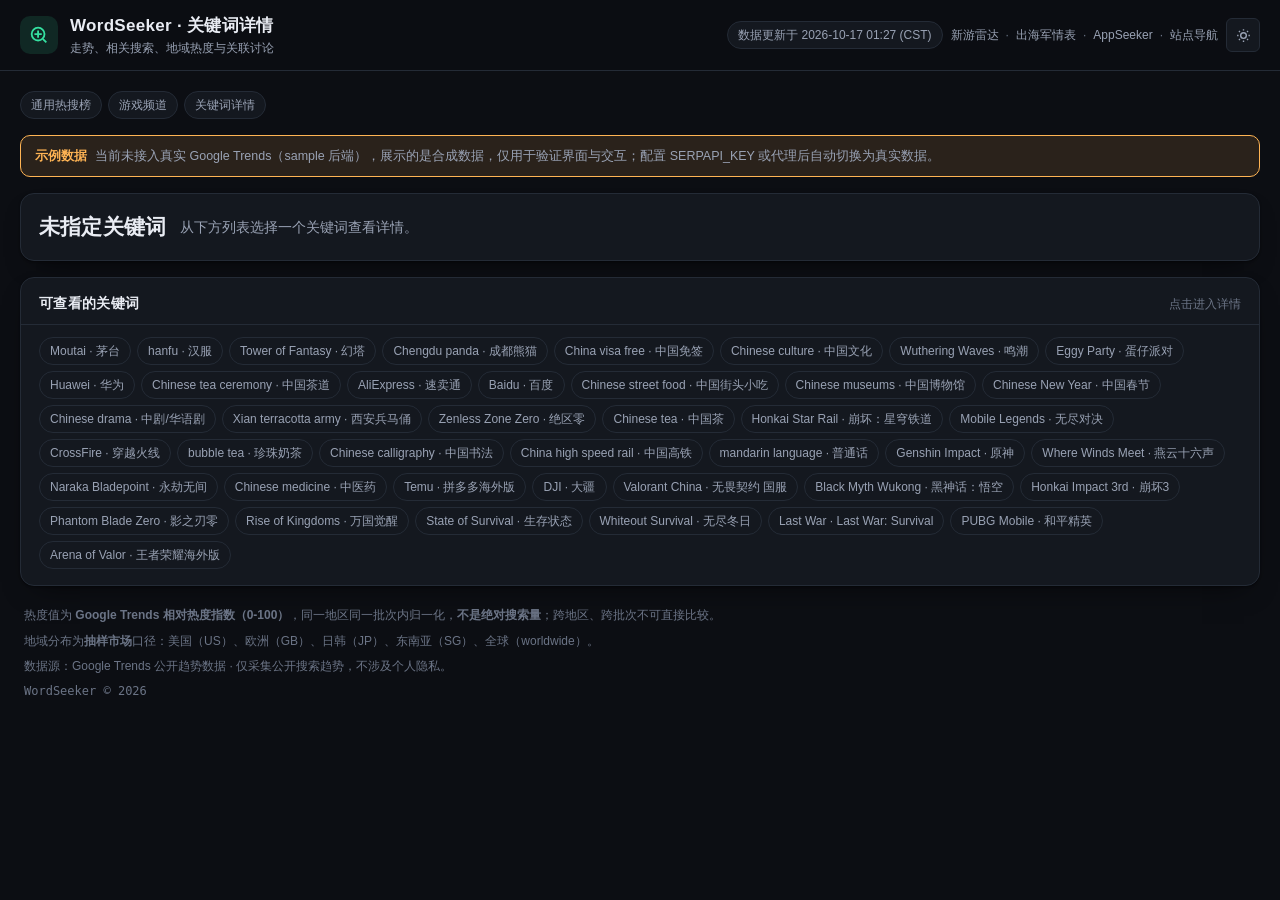
==== web/detail.html @ 83b797f4 "feat: WordSeeker 站点与采集管道首版" ====
<!DOCTYPE html>
<html lang="zh-CN" data-theme="dark">
<head>
<meta charset="utf-8">
<meta name="viewport" content="width=device-width, initial-scale=1">
<title>关键词详情 · WordSeeker</title>
<meta name="description" content="中国相关关键词的海外搜索热度详情：24h / 7d / 30d / 90d 走势曲线、相关搜索词、地域热度分布与关联讨论入口。">
<script>
(function () {
  try {
    var saved = localStorage.getItem('wordseeker:theme');
    document.documentElement.setAttribute('data-theme', saved === 'light' ? 'light' : 'dark');
  } catch (error) { /* 隐私模式下保持默认 */ }
})();
</script>
<link rel="stylesheet" href="styles.css?v=1">
</head>
<body>

<header class="topbar">
  <div class="topbar-inner">
    <div class="brand">
      <span class="brand-mark" aria-hidden="true">
        <svg viewBox="0 0 24 24" fill="none" stroke="currentColor" stroke-width="2">
          <circle cx="11" cy="11" r="7"></circle>
          <path d="M20 20l-3.6-3.6M11 7v8M7 11h8"></path>
        </svg>
      </span>
      <div class="brand-text">
        <h1>WordSeeker · 关键词详情</h1>
        <p>走势、相关搜索、地域热度与关联讨论</p>
      </div>
    </div>

    <div class="topbar-actions">
      <span class="chip chip-quiet" id="updated-at">正在载入数据…</span>
      <nav class="site-nav" aria-label="同服务器的其他站点">
        <a href="http://101.132.195.92/gameseek/">新游雷达</a>
        <span class="sep">·</span>
        <a href="http://101.132.195.92/gameqker/">出海军情表</a>
        <span class="sep">·</span>
        <a href="http://101.132.195.92/appseeker/">AppSeeker</a>
        <span class="sep">·</span>
        <a href="http://101.132.195.92/">站点导航</a>
      </nav>
      <button class="icon-btn" id="theme-toggle" type="button" aria-label="切换配色">
        <svg viewBox="0 0 24 24" fill="none" stroke="currentColor" stroke-width="2" aria-hidden="true">
          <path d="M12 3v2M12 19v2M3 12h2M19 12h2M5.6 5.6l1.4 1.4M17 17l1.4 1.4M18.4 5.6L17 7M7 17l-1.4 1.4"></path>
          <circle cx="12" cy="12" r="4"></circle>
        </svg>
      </button>
    </div>
  </div>
</header>

<main class="shell">

  <nav class="chips" aria-label="频道切换">
    <a class="chip" href="index.html" style="text-decoration:none">通用热搜榜</a>
    <a class="chip" href="games.html" style="text-decoration:none">游戏频道</a>
    <a class="chip" href="detail.html" style="text-decoration:none">关键词详情</a>
  </nav>

  <section class="panel mode-banner" id="mode-banner" hidden></section>

  <section class="panel detail-hero" id="detail-hero" aria-label="关键词信息"></section>

  <section class="panel" id="trend-panel" aria-label="热度走势" hidden>
    <div class="panel-head">
      <h2 class="panel-title">热度走势</h2>
      <span class="panel-sub" id="trend-sub">相对热度指数 0-100</span>
    </div>
    <div class="panel-body">
      <div class="chips" id="window-tabs" style="margin-bottom:10px"></div>
      <div id="trend-chart"></div>
    </div>
  </section>

  <section class="panel" id="geo-panel" aria-label="地域热度分布" hidden>
    <div class="panel-head">
      <h2 class="panel-title">地域热度分布</h2>
      <span class="panel-sub" id="geo-sub"></span>
    </div>
    <div class="panel-body">
      <div class="geo-grid" id="geo-grid"></div>
    </div>
  </section>

  <section class="panel" id="related-panel" aria-label="相关搜索词" hidden>
    <div class="panel-head">
      <h2 class="panel-title">相关搜索词</h2>
      <span class="panel-sub">Rising / Top</span>
    </div>
    <div class="panel-body">
      <div class="related-cols">
        <div>
          <h3 class="related-col-title">RISING · 飙升搜索</h3>
          <div id="related-rising"></div>
        </div>
        <div>
          <h3 class="related-col-title">TOP · 高频搜索</h3>
          <div id="related-top"></div>
        </div>
      </div>
    </div>
  </section>

  <section class="panel" id="links-panel" aria-label="关联讨论" hidden>
    <div class="panel-head">
      <h2 class="panel-title">关联新闻 / 社交媒体讨论</h2>
      <span class="panel-sub">跳转外部搜索，不做内容抓取</span>
    </div>
    <div class="panel-body">
      <div class="link-grid" id="link-grid"></div>
    </div>
  </section>

  <section class="panel" id="picker-panel" aria-label="选择关键词" hidden>
    <div class="panel-head">
      <h2 class="panel-title">可查看的关键词</h2>
      <span class="panel-sub">点击进入详情</span>
    </div>
    <div class="panel-body">
      <div class="chips picker" id="term-picker"></div>
    </div>
  </section>

  <footer class="site-footer">
    <p>热度值为 <strong>Google Trends 相对热度指数（0-100）</strong>，同一地区同一批次内归一化，<strong>不是绝对搜索量</strong>；跨地区、跨批次不可直接比较。</p>
    <p>地域分布为<strong>抽样市场</strong>口径：美国（US）、欧洲（GB）、日韩（JP）、东南亚（SG）、全球（worldwide）。</p>
    <p>数据源：Google Trends 公开趋势数据 · 仅采集公开搜索趋势，不涉及个人隐私。</p>
    <p class="footer-meta">WordSeeker © <span class="year"></span></p>
  </footer>

</main>

<script src="data/series.js"></script>
<script src="core.js"></script>
<script src="detail.js"></script>
</body>
</html>
---- web/styles.css ----
/* ==========================================================================
   wordseeker - 海外热搜中国关键词榜
   design tokens 沿用站群权威定义（gameqker/web/styles.css），保证四站视觉统一、各自独立
   ========================================================================== */

:root {
  --font-sans: -apple-system, BlinkMacSystemFont, "Segoe UI", "PingFang SC",
               "Hiragino Sans GB", "Microsoft YaHei", "Noto Sans SC", sans-serif;
  --font-mono: "JetBrains Mono", ui-monospace, "SFMono-Regular", Consolas, monospace;
  --radius-sm: 6px;
  --radius: 10px;
  --radius-lg: 14px;
  --radius-full: 999px;
  --shell: 1440px;
}

:root[data-theme="dark"] {
  --bg: #0c0e13;
  --bg-soft: #10131a;
  --panel: #14181f;
  --panel-2: #1a1f28;
  --panel-3: #212734;
  --row-alt: #0f1219;
  --border: #242b36;
  --border-strong: #313b49;
  --text: #e9ecf3;
  --text-dim: #99a2b4;
  --text-faint: #6b7486;
  --brand: #35e0a1;
  --brand-deep: #1a8f66;
  --brand-wash: rgba(53, 224, 161, 0.12);
  --blue: #6ea8ff;
  --amber: #ffb454;
  --violet: #b98bff;
  --pink: #ff7ab8;
  --red: #ff6b6b;
  --shadow: 0 1px 2px rgba(0, 0, 0, 0.4), 0 12px 28px -16px rgba(0, 0, 0, 0.8);
}

:root[data-theme="light"] {
  --bg: #f5f6f9;
  --bg-soft: #ffffff;
  --panel: #ffffff;
  --panel-2: #f4f6f9;
  --panel-3: #eceff4;
  --row-alt: #f7f8fa;
  --border: #e2e6ed;
  --border-strong: #ced4de;
  --text: #14181f;
  --text-dim: #5c6575;
  --text-faint: #8b93a3;
  --brand: #0d9d68;
  --brand-deep: #086647;
  --brand-wash: rgba(13, 157, 104, 0.10);
  --blue: #2f6fe4;
  --amber: #b5730a;
  --violet: #7c4fd4;
  --pink: #c43f80;
  --red: #d93a3a;
  --shadow: 0 1px 2px rgba(16, 24, 40, 0.04), 0 10px 24px -18px rgba(16, 24, 40, 0.25);
}

/* 变现等级色阶 */
:root {
  --c-lv-high: var(--brand);
  --c-lv-midhigh: var(--blue);
  --c-lv-mid: var(--amber);
  --c-lv-midlow: var(--violet);
  --c-lv-low: var(--text-faint);
}

/* ==========================================================================
   Base
   ========================================================================== */

* { box-sizing: border-box; }

[hidden] { display: none !important; }

html, body { margin: 0; }

body {
  background: var(--bg);
  color: var(--text);
  font-family: var(--font-sans);
  font-size: 14px;
  line-height: 1.6;
  -webkit-font-smoothing: antialiased;
}

a { color: var(--blue); text-decoration: none; }
a:hover { text-decoration: underline; }
code { font-family: var(--font-mono); font-size: 0.92em; color: var(--text-dim); }

/* ==========================================================================
   Topbar
   ========================================================================== */

.topbar {
  position: sticky;
  top: 0;
  z-index: 20;
  background: color-mix(in srgb, var(--bg) 88%, transparent);
  backdrop-filter: blur(10px);
  border-bottom: 1px solid var(--border);
}

.topbar-inner {
  max-width: var(--shell);
  margin: 0 auto;
  padding: 12px 20px;
  display: flex;
  align-items: center;
  gap: 16px;
  flex-wrap: wrap;
}

.brand { display: flex; align-items: center; gap: 12px; flex: 1 1 auto; min-width: 0; }

.brand-mark {
  width: 38px; height: 38px;
  display: grid; place-items: center;
  border-radius: var(--radius);
  background: var(--brand-wash);
  color: var(--brand);
  flex: none;
}
.brand-mark svg { width: 22px; height: 22px; }

.brand-text h1 { margin: 0; font-size: 17px; letter-spacing: 0.3px; }
.brand-text p { margin: 0; font-size: 12px; color: var(--text-dim); }

.topbar-actions { display: flex; align-items: center; gap: 8px; flex-wrap: wrap; }

/* 顶栏右侧的站间互链（跨子站一律用绝对 URL，见 site_memory §3） */
.site-nav { display: flex; align-items: center; gap: 7px; font-size: 12px; white-space: nowrap; }
.site-nav a { color: var(--text-dim); text-decoration: none; }
.site-nav a:hover { color: var(--brand); }
.site-nav .sep { color: var(--text-faint); }

.icon-btn {
  width: 34px; height: 34px;
  display: grid; place-items: center;
  border-radius: var(--radius-sm);
  border: 1px solid var(--border);
  background: var(--panel);
  color: var(--text-dim);
  cursor: pointer;
}
.icon-btn:hover { color: var(--text); border-color: var(--border-strong); }
.icon-btn svg { width: 17px; height: 17px; }

/* ==========================================================================
   Chips & badges
   ========================================================================== */

.chip {
  display: inline-flex;
  align-items: center;
  gap: 6px;
  padding: 4px 10px;
  border-radius: var(--radius-full);
  border: 1px solid var(--border);
  background: var(--panel);
  color: var(--text-dim);
  font-size: 12px;
  font-family: inherit;
  line-height: 1.5;
  cursor: pointer;
  white-space: nowrap;
}
.chip:hover { border-color: var(--border-strong); color: var(--text); }
.chip[aria-pressed="true"] {
  background: var(--brand-wash);
  border-color: var(--brand-deep);
  color: var(--brand);
}
.chip-quiet { cursor: default; }
.chip-quiet:hover { border-color: var(--border); color: var(--text-dim); }
.chip-changed {
  cursor: default;
  background: var(--brand-wash);
  border-color: var(--brand-deep);
  color: var(--brand);
}
/* 上线倒计时提醒：用琥珀色，和「今日变更」的绿色区分开 */
.chip-alert {
  cursor: default;
  background: color-mix(in srgb, var(--amber) 14%, transparent);
  border-color: var(--amber);
  color: var(--amber);
}
.chip-count { color: var(--text-faint); font-size: 11px; }

.badge {
  display: inline-block;
  margin-left: 6px;
  padding: 1px 6px;
  border-radius: var(--radius-sm);
  font-size: 10px;
  font-weight: 500;
  letter-spacing: 0.2px;
  white-space: nowrap;
  vertical-align: middle;
}
.badge-manual { background: var(--panel-3); color: var(--text-faint); border: 1px solid var(--border); }
.badge-auto { background: var(--brand-wash); color: var(--brand); border: 1px solid var(--brand-deep); }

/* ==========================================================================
   Shell & panels
   ========================================================================== */

.shell {
  max-width: var(--shell);
  margin: 0 auto;
  padding: 20px;
  display: flex;
  flex-direction: column;
  gap: 16px;
}

.panel {
  background: var(--panel);
  border: 1px solid var(--border);
  border-radius: var(--radius-lg);
  box-shadow: var(--shadow);
}

.intro-panel { padding: 16px 18px; }
.intro-text { margin: 0 0 8px; color: var(--text-dim); font-size: 13px; }
.legend { margin: 0; color: var(--text-faint); font-size: 12px; display: flex; align-items: center; flex-wrap: wrap; }
.legend-gap { width: 14px; }

.filter-panel { padding: 14px 18px; display: flex; flex-direction: column; gap: 10px; }
.filter-row { display: flex; align-items: center; gap: 8px; flex-wrap: wrap; }
.filter-label { color: var(--text-faint); font-size: 12px; flex: none; }
.chips { display: flex; align-items: center; gap: 6px; flex-wrap: wrap; }

.search-wrap {
  position: relative;
  display: flex;
  align-items: center;
  flex: 1 1 260px;
  min-width: 220px;
}
.search-icon {
  position: absolute;
  left: 10px;
  width: 15px; height: 15px;
  color: var(--text-faint);
  pointer-events: none;
}
#search {
  width: 100%;
  padding: 7px 12px 7px 32px;
  border-radius: var(--radius-full);
  border: 1px solid var(--border);
  background: var(--panel-2);
  color: var(--text);
  font-family: inherit;
  font-size: 13px;
}
#search::placeholder { color: var(--text-faint); }
#search:focus { outline: none; border-color: var(--brand-deep); }

.text-btn {
  padding: 6px 12px;
  border-radius: var(--radius-full);
  border: 1px solid var(--border);
  background: transparent;
  color: var(--text-dim);
  font-family: inherit;
  font-size: 12px;
  cursor: pointer;
}
.text-btn:hover { color: var(--text); border-color: var(--border-strong); }
.result-count { margin-left: auto; color: var(--text-faint); font-size: 12px; }

/* ==========================================================================
   Comparison table
   ========================================================================== */

.table-panel { overflow: hidden; }

.table-scroll {
  overflow-x: auto;
  overflow-y: visible;
  /* 让横向滚动条常驻，避免用户忽略右侧还有列 */
  scrollbar-color: var(--border-strong) transparent;
}

.cmp-table {
  border-collapse: separate;
  border-spacing: 0;
  width: 100%;
  min-width: 1500px;
  font-size: 13px;
}

.cmp-table th,
.cmp-table td {
  border-bottom: 1px solid var(--border);
  border-right: 1px solid var(--border);
  padding: 10px 12px;
  text-align: left;
  vertical-align: top;
}
.cmp-table th:last-child,
.cmp-table td:last-child { border-right: none; }
.cmp-table tbody tr:last-child td { border-bottom: none; }

/* 两级表头 */
.group-row th {
  position: sticky;
  top: 0;
  z-index: 2;
  background: var(--panel-2);
  color: var(--text-dim);
  font-size: 11px;
  font-weight: 600;
  letter-spacing: 1px;
  text-align: center;
  padding: 6px 12px;
  border-bottom: 1px solid var(--border-strong);
}

.col-row th {
  position: sticky;
  top: 27px;
  z-index: 2;
  background: var(--panel-2);
  color: var(--text);
  font-size: 12px;
  font-weight: 600;
  white-space: nowrap;
  border-bottom: 1px solid var(--border-strong);
}

.th-btn {
  border: none;
  background: transparent;
  color: inherit;
  font: inherit;
  padding: 0;
  cursor: pointer;
  display: inline-flex;
  align-items: center;
  gap: 4px;
}
.th-btn:hover { color: var(--brand); }
.th-btn::after { content: "↕"; color: var(--text-faint); font-size: 10px; }
.th-btn[data-dir="asc"]::after { content: "↑"; color: var(--brand); }
.th-btn[data-dir="desc"]::after { content: "↓"; color: var(--brand); }

/* 首列冻结 */
.cmp-table .col-first { position: sticky; left: 0; z-index: 3; background: var(--panel-2); }

/* 隔行变色：颜色挂在行级变量上，冻结列与普通单元格共用同一底色，
   排序/筛选后 nth-child 会跟着重排，不需要动 JS */
.cmp-table tbody tr { --row-bg: var(--panel); }
.cmp-table tbody tr:nth-child(even) { --row-bg: var(--row-alt); }
.cmp-table tbody td { background: var(--row-bg); }
.cmp-table td.col-first { background: var(--row-bg); z-index: 1; min-width: 190px; }

/* 悬停要能盖住条纹，所以必须写在斑马纹规则之后 */
.cmp-table tbody tr:hover td { background: var(--panel-3); }

td.col-name { min-width: 190px; }
td.col-markets, td.col-keywords, td.col-opportunities, td.col-risks { min-width: 190px; }
td.col-cn_status, td.col-global_status, td.col-gap_window { min-width: 230px; }

.game-name { font-weight: 600; font-size: 14px; }
.game-name-en { color: var(--text-faint); font-size: 12px; }
.prio {
  display: inline-block;
  padding: 1px 8px;
  border-radius: var(--radius-full);
  background: var(--panel-3);
  color: var(--text-dim);
  font-family: var(--font-mono);
  font-size: 12px;
}

.cell-title { color: var(--text); }
.cell-sub { color: var(--text-dim); font-size: 12px; }

ul.cell-list { margin: 0; padding-left: 16px; }
ul.cell-list li { margin: 2px 0; color: var(--text-dim); }
ul.cell-list li::marker { color: var(--text-faint); }

.tag-row { display: flex; flex-wrap: wrap; gap: 4px; }
.tag {
  display: inline-block;
  padding: 1px 8px;
  border-radius: var(--radius-sm);
  background: var(--panel-3);
  color: var(--text-dim);
  font-size: 12px;
  white-space: nowrap;
}

.lv {
  display: inline-block;
  padding: 1px 8px;
  border-radius: var(--radius-full);
  border: 1px solid currentColor;
  font-size: 12px;
}
.lv-high { color: var(--c-lv-high); }
.lv-midhigh { color: var(--c-lv-midhigh); }
.lv-mid { color: var(--c-lv-mid); }
.lv-midlow { color: var(--c-lv-midlow); }
.lv-low { color: var(--c-lv-low); }

/* 自动校验区块 */
.auto-block {
  margin-top: 8px;
  padding: 8px 10px;
  border-radius: var(--radius-sm);
  background: var(--panel-2);
  border: 1px dashed var(--border-strong);
}
.auto-head { font-size: 11px; color: var(--brand); letter-spacing: 0.4px; }
.auto-list { margin: 4px 0 0; padding: 0; list-style: none; font-size: 12px; color: var(--text-dim); }
.auto-list li { margin: 1px 0; }
.auto-key { color: var(--text-faint); margin-right: 4px; }
.auto-bad { color: var(--amber); }
.auto-stale { color: var(--text-faint); font-size: 11px; }

/* 海外热度：人工定性，左侧色条与「自动校验」区块区分开 */
.heat-block {
  margin-top: 8px;
  padding: 7px 10px;
  border-radius: var(--radius-sm);
  background: var(--panel-2);
  border-left: 2px solid var(--amber);
  font-size: 12px;
  color: var(--text-dim);
}
.heat-head { display: flex; align-items: baseline; gap: 6px; }
.heat-key { color: var(--amber); letter-spacing: 0.3px; }
.heat-checked { margin-left: auto; color: var(--text-faint); font-size: 11px; font-family: var(--font-mono); }
.heat-text { margin-top: 2px; }

/* 今日变更：色条只画在首列，避免每一列左边缘都出现一条色条 */
tr.row-changed td.col-first { box-shadow: inset 3px 0 0 var(--brand); }
.tag-changed {
  display: inline-block;
  margin-top: 4px;
  padding: 1px 6px;
  border-radius: var(--radius-sm);
  background: var(--brand-wash);
  color: var(--brand);
  font-size: 11px;
}

/* ==========================================================================
   变更历史面板
   ========================================================================== */

.changes-panel { padding: 0; }
.changes-panel > summary {
  cursor: pointer;
  padding: 12px 18px;
  font-size: 13px;
  color: var(--text-dim);
  display: flex;
  align-items: center;
  gap: 8px;
  list-style: none;
}
.changes-panel > summary::-webkit-details-marker { display: none; }
.changes-panel > summary::before { content: "▸"; color: var(--text-faint); }
.changes-panel[open] > summary::before { content: "▾"; }
.changes-panel[open] > summary { border-bottom: 1px solid var(--border); }
.changes-count { color: var(--text-faint); font-size: 12px; }

.changes-body { padding: 6px 18px 14px; }
.change-item {
  display: flex;
  gap: 10px;
  padding: 7px 0;
  border-bottom: 1px dashed var(--border);
  font-size: 12px;
  align-items: baseline;
}
.change-item:last-child { border-bottom: none; }
.change-time { color: var(--text-faint); font-family: var(--font-mono); flex: none; }
.change-game { color: var(--text); flex: none; min-width: 108px; }
.change-field {
  flex: none;
  padding: 0 6px;
  border-radius: var(--radius-sm);
  background: var(--panel-3);
  color: var(--text-dim);
  font-size: 11px;
}
.change-diff { color: var(--text-dim); }
.change-old { color: var(--text-faint); text-decoration: line-through; }
.change-evidence {
  color: var(--text-faint);
  overflow: hidden;
  text-overflow: ellipsis;
  white-space: nowrap;
  max-width: 420px;
}

/* ==========================================================================
   上线倒计时面板
   ========================================================================== */

.countdown-panel { padding: 14px 18px 16px; }
.countdown-head { display: flex; align-items: baseline; gap: 10px; flex-wrap: wrap; }
.countdown-title { margin: 0; font-size: 14px; letter-spacing: 0.3px; }
.countdown-note { margin-left: auto; color: var(--text-faint); font-size: 12px; }

.countdown-list {
  margin-top: 12px;
  display: grid;
  grid-template-columns: repeat(auto-fill, minmax(212px, 1fr));
  gap: 10px;
}

.countdown-card {
  padding: 10px 12px 11px 14px;
  border-radius: var(--radius);
  background: var(--panel-2);
  border: 1px solid var(--border);
  border-left: 3px solid var(--border-strong);
  display: flex;
  flex-direction: column;
  gap: 5px;
}
/* 上线前 2 天内：整卡高亮，倒计时数字转绿 */
.countdown-card.is-near {
  background: var(--brand-wash);
  border-color: var(--brand-deep);
  border-left-color: var(--brand);
}
.countdown-card.is-near .countdown-days { color: var(--brand); }

.countdown-days {
  font-family: var(--font-mono);
  font-size: 22px;
  line-height: 1.15;
  color: var(--text);
}
.countdown-days small {
  margin-left: 3px;
  font-family: var(--font-sans);
  font-size: 12px;
  color: var(--text-dim);
}

.countdown-name { font-weight: 600; font-size: 13px; }
.countdown-name-en { color: var(--text-faint); font-size: 11px; }
.countdown-meta { display: flex; align-items: baseline; gap: 8px; flex-wrap: wrap; font-size: 11px; }
.countdown-date { color: var(--text-dim); font-family: var(--font-mono); }
.countdown-origin { color: var(--text-faint); font-size: 11px; }
.countdown-empty { margin: 0; color: var(--text-faint); font-size: 12px; }

/* ==========================================================================
   Empty state & footer
   ========================================================================== */

.empty-state { padding: 40px 18px; text-align: center; color: var(--text-faint); }

.site-footer { padding: 4px 4px 28px; }
.site-footer p { margin: 0 0 6px; color: var(--text-faint); font-size: 12px; }
.footer-meta { font-family: var(--font-mono); font-size: 11px; }

/* ==========================================================================
   响应式：窄屏把表格降级成卡片（同一份 DOM，不做 JS 分支）
   ========================================================================== */

@media (max-width: 860px) {
  .shell { padding: 12px; }
  .table-panel { overflow: visible; }
  .table-scroll { overflow-x: visible; }

  .cmp-table { min-width: 0; display: block; }
  .cmp-table thead { display: none; }
  .cmp-table tbody { display: block; }

  .cmp-table tbody tr {
    display: block;
    border: 1px solid var(--border);
    border-radius: var(--radius);
    margin: 0 0 12px;
    padding: 4px 0;
    background: var(--panel);
    /* 卡片模式下不用条纹：底色统一交给卡片本身，保证圆角完整 */
    --row-bg: transparent;
  }
  .cmp-table tbody tr:hover td { background: transparent; }

  .cmp-table td {
    display: block;
    border: none;
    border-bottom: 1px dashed var(--border);
    padding: 8px 14px;
    min-width: 0;
  }
  .cmp-table tbody tr td:last-child { border-bottom: none; }

  /* 首列不再冻结 */
  .cmp-table td.col-first { position: static; }

  .cmp-table td::before {
    content: attr(data-label);
    display: block;
    margin-bottom: 3px;
    color: var(--text-faint);
    font-size: 11px;
    letter-spacing: 0.4px;
  }
  .cmp-table td.col-first::before { content: none; }

  .game-name { font-size: 15px; }
  .change-evidence { display: none; }
  .result-count { margin-left: 0; }

  /* 倒计时卡片在窄屏一行一个，标题与说明换行排列 */
  .countdown-list { grid-template-columns: 1fr; }
  .countdown-note { margin-left: 0; flex: 1 1 100%; }
}

/* ==========================================================================
   WordSeeker 专属组件
   ========================================================================== */

/* 数据模式横幅：示例数据用琥珀色，真实数据用品牌绿 */
.mode-banner {
  display: flex; align-items: center; gap: 8px;
  padding: 10px 14px;
  border-radius: var(--radius);
  background: color-mix(in srgb, var(--amber) 12%, transparent);
  border: 1px solid var(--amber);
  font-size: 12.5px;
  color: var(--text-dim);
}
.mode-banner strong { color: var(--amber); }
.mode-banner-live { background: var(--brand-wash); border-color: var(--brand-deep); }
.mode-banner-live strong { color: var(--brand); }

/* 榜单双栏：主榜 + 飙升榜 */
.board-layout {
  display: grid;
  grid-template-columns: minmax(0, 1fr) 334px;
  gap: 16px;
  align-items: start;
}
@media (max-width: 1120px) { .board-layout { grid-template-columns: 1fr; } }

.panel-head {
  display: flex; align-items: baseline; gap: 10px; flex-wrap: wrap;
  padding: 14px 18px 10px;
  border-bottom: 1px solid var(--border);
}
.panel-title { margin: 0; font-size: 14px; letter-spacing: 0.3px; }
.panel-sub { margin-left: auto; color: var(--text-faint); font-size: 12px; }
.panel-body { padding: 12px 18px 16px; }
.panel-body-flush { padding: 0; }
.filter-bar { display: flex; flex-direction: column; gap: 10px; padding: 14px 18px; }

/* 榜单表格 */
.board-scroll { overflow-x: auto; }
.board-table { border-collapse: separate; border-spacing: 0; width: 100%; font-size: 13px; }
.board-table th {
  position: sticky; top: 0; z-index: 2;
  background: var(--panel-2); color: var(--text-dim);
  font-size: 11px; font-weight: 600; letter-spacing: 0.6px;
  text-align: left; padding: 9px 12px;
  border-bottom: 1px solid var(--border-strong);
  white-space: nowrap;
}
.board-table td { padding: 8px 12px; border-bottom: 1px solid var(--border); vertical-align: middle; }
.board-table tbody tr:hover td { background: var(--panel-2); }
.board-table tbody tr.row-top td { background: var(--brand-wash); }
.board-table tbody tr.row-top:hover td { background: color-mix(in srgb, var(--brand) 18%, var(--panel)); }

.rank-cell { width: 54px; font-family: var(--font-mono); color: var(--text-faint); }
.row-top .rank-cell { color: var(--brand); font-weight: 600; }
.term-cell { min-width: 186px; }
.term-link { color: var(--text); font-weight: 600; text-decoration: none; }
.term-link:hover { color: var(--brand); text-decoration: underline; }
.term-cn { margin-left: 6px; color: var(--text-faint); font-size: 12px; font-weight: 400; }
.term-cat { margin-left: 6px; }

.heat-cell { display: flex; align-items: center; gap: 8px; min-width: 156px; }
.heat-bar { flex: 1 1 auto; min-width: 52px; height: 6px; border-radius: var(--radius-full); background: var(--panel-3); overflow: hidden; }
.heat-bar > i { display: block; height: 100%; background: linear-gradient(90deg, var(--brand-deep), var(--brand)); }
.heat-value { width: 32px; text-align: right; font-family: var(--font-mono); font-size: 12px; color: var(--text-dim); }

.delta { font-family: var(--font-mono); font-size: 12px; white-space: nowrap; }
.delta-up { color: var(--brand); }
.delta-down { color: var(--red); }
.delta-flat { color: var(--text-faint); }
.delta-pct { margin-left: 6px; color: var(--text-faint); font-size: 11px; }

.spark { display: block; width: 92px; height: 26px; }
.spark-line { fill: none; stroke: var(--brand); stroke-width: 1.6; stroke-linejoin: round; stroke-linecap: round; }
.spark-area { fill: var(--brand-wash); stroke: none; }

/* 飙升榜 */
.breakout-list { display: flex; flex-direction: column; }
.breakout-item { display: flex; align-items: center; gap: 10px; padding: 10px 18px; border-bottom: 1px solid var(--border); }
.breakout-item:last-child { border-bottom: none; }
.breakout-rank { flex: none; width: 20px; font-family: var(--font-mono); font-size: 12px; color: var(--text-faint); }
.breakout-main { flex: 1 1 auto; min-width: 0; }
.breakout-term { font-weight: 600; font-size: 13px; overflow: hidden; text-overflow: ellipsis; white-space: nowrap; }
.breakout-meta { color: var(--text-faint); font-size: 11.5px; }
.breakout-growth { flex: none; font-family: var(--font-mono); font-size: 13px; color: var(--brand); }
.breakout-growth small { color: var(--text-faint); font-size: 10px; }
.breakout-empty { padding: 18px; color: var(--text-faint); font-size: 12px; }

/* 游戏频道 */
.game-grid { display: grid; grid-template-columns: repeat(auto-fill, minmax(268px, 1fr)); gap: 12px; padding: 14px 18px 18px; }
.game-card { display: flex; flex-direction: column; gap: 8px; padding: 12px 14px; border-radius: var(--radius); background: var(--panel-2); border: 1px solid var(--border); }
.game-card-head { display: flex; align-items: baseline; gap: 8px; flex-wrap: wrap; }
.game-card-title { font-weight: 600; font-size: 14px; }
.game-card-sub { color: var(--text-faint); font-size: 11.5px; }
.game-card-foot { display: flex; align-items: center; gap: 10px; font-size: 12px; color: var(--text-dim); }

.chart-wrap { padding: 12px 18px 18px; }
.chart { display: block; width: 100%; height: 288px; overflow: visible; }
.chart-grid line { stroke: var(--border); stroke-width: 1; }
.chart-axis { fill: var(--text-faint); font-size: 10px; font-family: var(--font-mono); }
.chart-legend { display: flex; flex-wrap: wrap; gap: 12px; margin-top: 10px; }
.legend-item { display: flex; align-items: center; gap: 6px; font-size: 12px; color: var(--text-dim); }
.legend-dot { flex: none; width: 10px; height: 10px; border-radius: var(--radius-full); }
.picker { display: flex; flex-wrap: wrap; gap: 6px; }

/* 详情页 */
.detail-hero { display: flex; align-items: center; gap: 14px; flex-wrap: wrap; padding: 16px 18px; }
.detail-term { margin: 0; font-size: 21px; font-weight: 700; letter-spacing: 0.2px; }
.detail-cn { color: var(--text-dim); font-size: 14px; }
.detail-tags { display: flex; gap: 6px; margin-left: auto; flex-wrap: wrap; }

.geo-grid { display: grid; grid-template-columns: repeat(auto-fill, minmax(152px, 1fr)); gap: 10px; }
.geo-card { padding: 10px 12px; border-radius: var(--radius); background: var(--panel-2); border: 1px solid var(--border); }
.geo-card-head { display: flex; align-items: baseline; justify-content: space-between; gap: 6px; font-size: 12px; color: var(--text-dim); }
.geo-value { font-family: var(--font-mono); font-size: 19px; }
.geo-bar { margin-top: 7px; height: 6px; border-radius: var(--radius-full); background: var(--panel-3); overflow: hidden; }
.geo-bar > i { display: block; height: 100%; background: linear-gradient(90deg, var(--blue), var(--brand)); }

.related-cols { display: grid; grid-template-columns: 1fr 1fr; gap: 16px; }
@media (max-width: 760px) { .related-cols { grid-template-columns: 1fr; } }
.related-col-title { margin: 0 0 6px; font-size: 12px; letter-spacing: 0.5px; color: var(--text-dim); }
.related-row { display: flex; align-items: baseline; gap: 8px; padding: 6px 0; border-bottom: 1px dashed var(--border); font-size: 12.5px; }
.related-row:last-child { border-bottom: none; }
.related-query { flex: 1 1 auto; color: var(--text); }
.related-value { font-family: var(--font-mono); font-size: 11.5px; color: var(--text-dim); }
.related-value-rising { color: var(--brand); }

.link-grid { display: flex; flex-wrap: wrap; gap: 8px; }
.link-chip {
  display: inline-flex; align-items: center; gap: 6px;
  padding: 6px 12px; border-radius: var(--radius-full);
  border: 1px solid var(--border); background: var(--panel-2);
  color: var(--text-dim); font-size: 12px; text-decoration: none;
}
.link-chip:hover { color: var(--brand); border-color: var(--brand-deep); text-decoration: none; }

/* 脚注说明 */
.metric-note { margin: 0; color: var(--text-faint); font-size: 11.5px; line-height: 1.7; }
.metric-note code { color: var(--text-dim); }
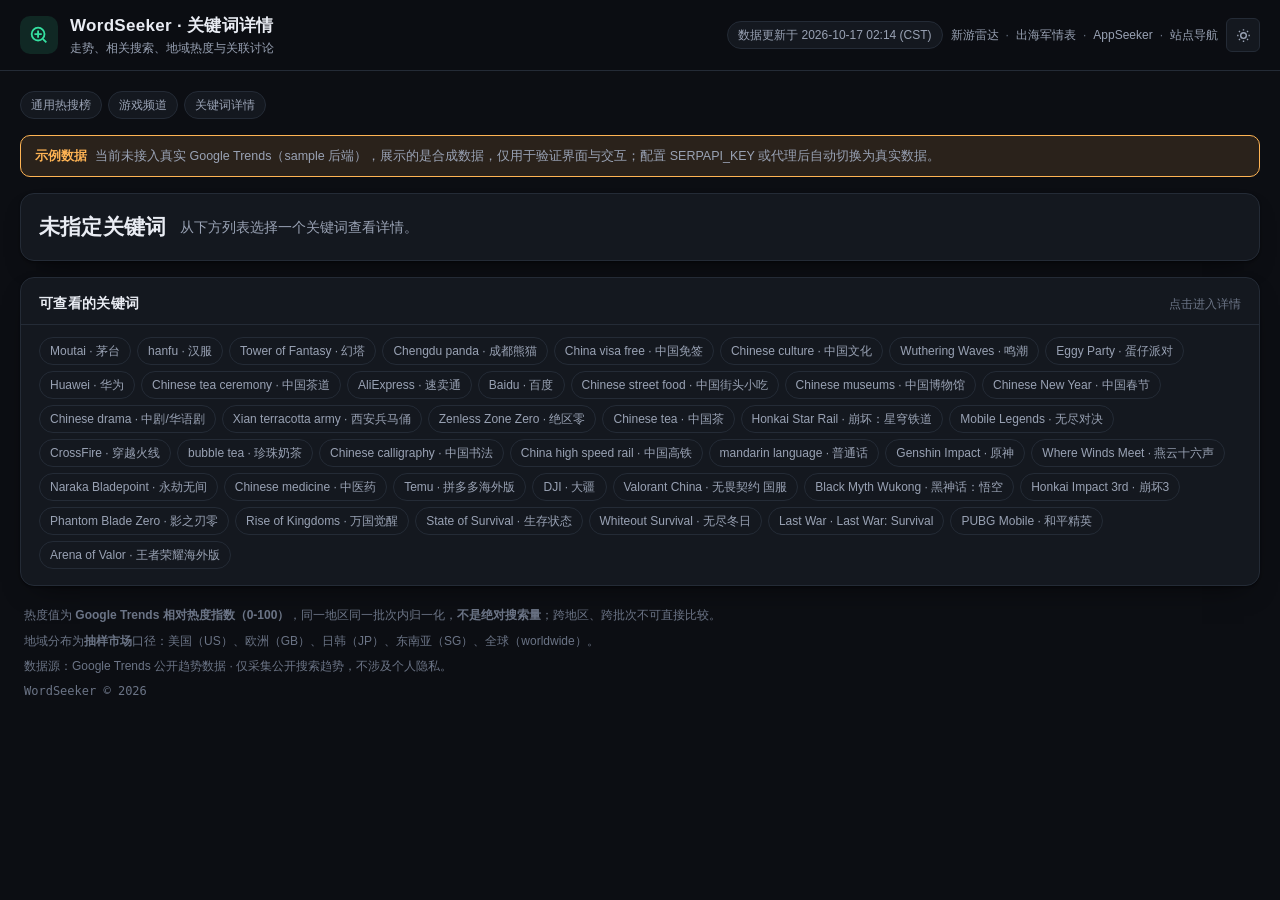
==== commit 55c5bbae: "perf(collect): 降频至每 6 小时并削减一轮上游查询 - cron 每小时 -> 每 6 小时，cache_ttl_hours 1 -> 6（两者必须同步） - min_interval" ====
--- a/web/detail.html
+++ b/web/detail.html
@@ -4,7 +4,7 @@
 <meta charset="utf-8">
 <meta name="viewport" content="width=device-width, initial-scale=1">
 <title>关键词详情 · WordSeeker</title>
-<meta name="description" content="中国相关关键词的海外搜索热度详情：24h / 7d / 30d / 90d 走势曲线、相关搜索词、地域热度分布与关联讨论入口。">
+<meta name="description" content="中国相关关键词的海外搜索热度详情：24h / 7d / 30d 走势曲线、相关搜索词、地域热度分布与关联讨论入口。">
 <script>
 (function () {
   try {
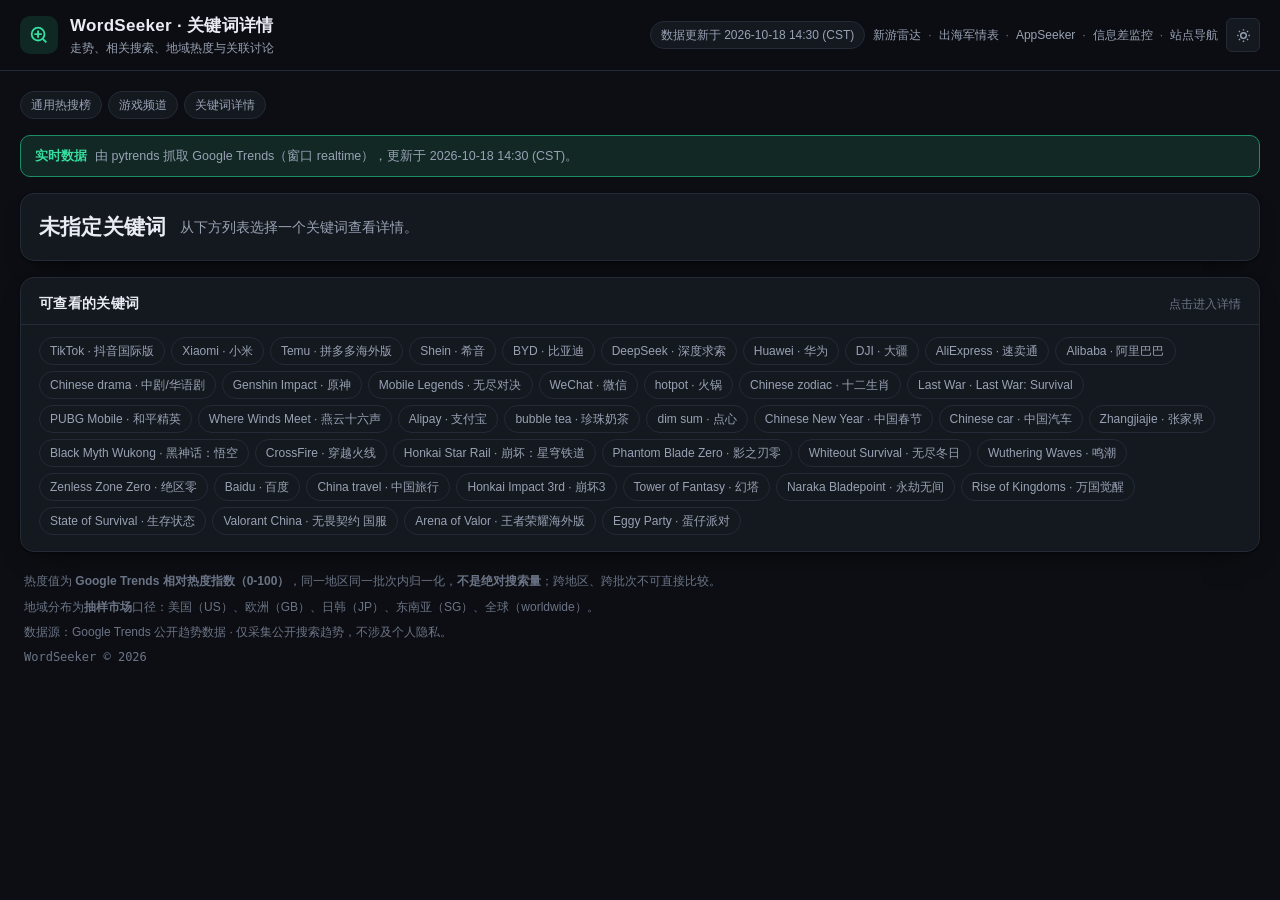
==== commit 5511b146: "chore(nav): 顶栏加入信息差监控互链" ====
--- a/web/detail.html
+++ b/web/detail.html
@@ -40,6 +40,8 @@
         <a href="http://101.132.195.92/gameqker/">出海军情表</a>
         <span class="sep">·</span>
         <a href="http://101.132.195.92/appseeker/">AppSeeker</a>
+        <span class="sep">·</span>
+        <a href="http://101.132.195.92/xinxicha/">信息差监控</a>
         <span class="sep">·</span>
         <a href="http://101.132.195.92/">站点导航</a>
       </nav>
